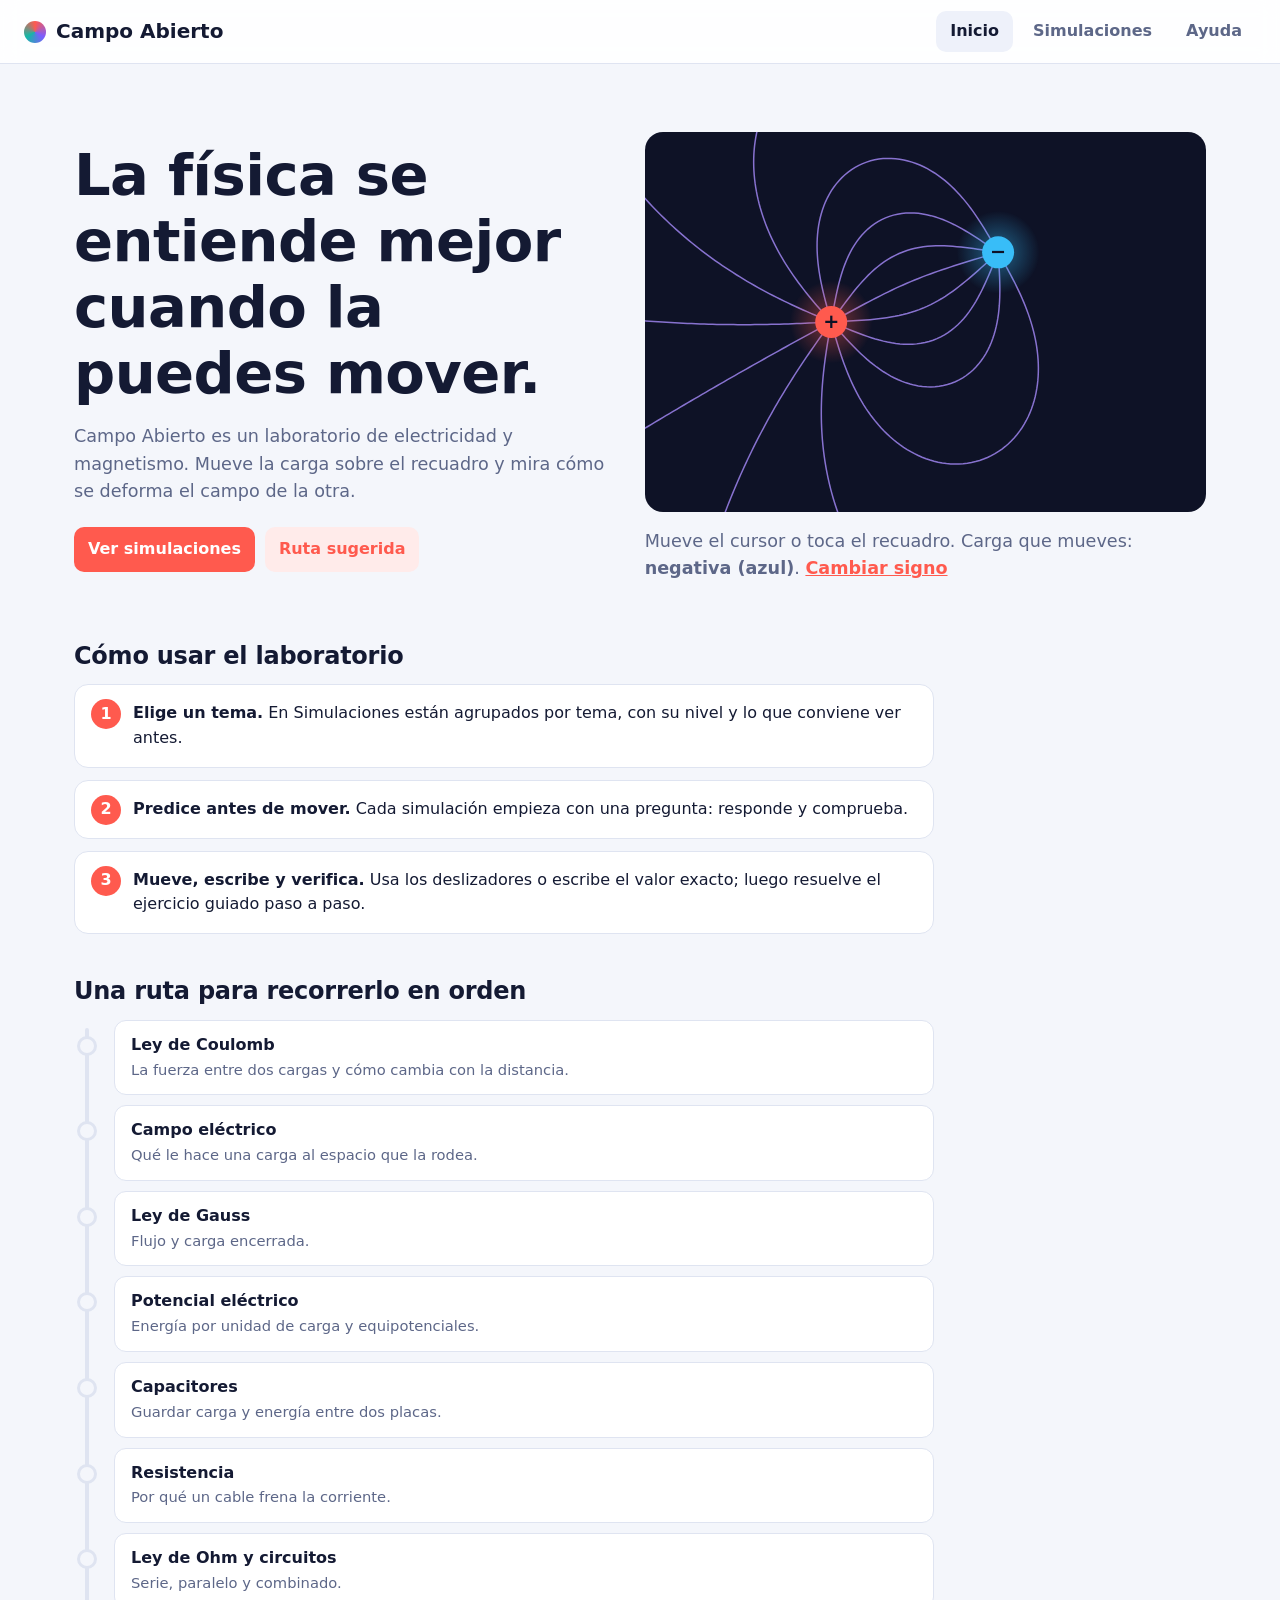
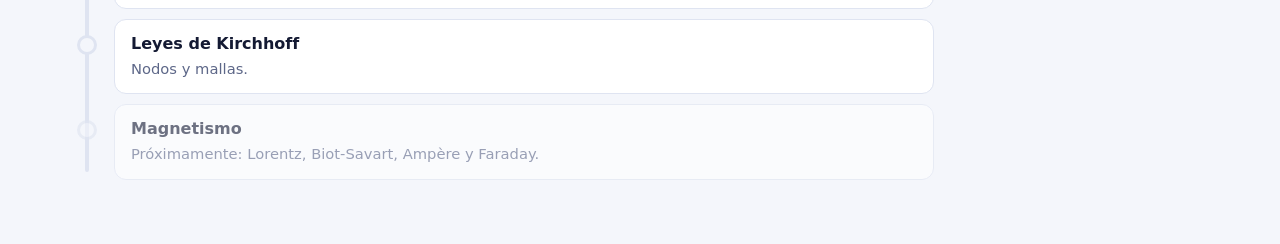
==== index.html @ 7a7938d0 "v1" ====
<!doctype html>
<html lang="es">
<head>
  <meta charset="utf-8">
  <meta name="viewport" content="width=device-width, initial-scale=1">
  <title>Campo Abierto · Laboratorio virtual de electromagnetismo</title>
  <link rel="stylesheet" href="css/base.css">
  <link rel="stylesheet" href="css/navbar.css">
  <link rel="stylesheet" href="css/pages.css">
</head>
<body data-root="./" data-page="inicio">
  <main class="container">
    <section class="home-hero">
      <div>
        <h1>La física se entiende mejor cuando la puedes mover.</h1>
        <p>Campo Abierto es un laboratorio de electricidad y magnetismo. Mueve la carga sobre el recuadro y mira cómo se deforma el campo de la otra.</p>
        <div class="cta-row">
          <a class="btn" href="simulaciones.html">Ver simulaciones</a>
          <a class="btn ghost" href="#ruta">Ruta sugerida</a>
        </div>
      </div>
      <div>
        <div class="home-stage"><canvas id="hero-canvas" aria-label="Campo eléctrico de dos cargas. Mueve el cursor para mover una de ellas."></canvas></div>
        <p class="hint home-hint">Mueve el cursor o toca el recuadro. Carga que mueves: <b id="hero-sign">negativa (azul)</b>. <button type="button" class="linkbtn" id="hero-flip">Cambiar signo</button></p>
      </div>
    </section>

    <section class="how" aria-labelledby="how-h">
      <h2 id="how-h">Cómo usar el laboratorio</h2>
      <ol>
        <li><b>Elige un tema.</b> En Simulaciones están agrupados por tema, con su nivel y lo que conviene ver antes.</li>
        <li><b>Predice antes de mover.</b> Cada simulación empieza con una pregunta: responde y comprueba.</li>
        <li><b>Mueve, escribe y verifica.</b> Usa los deslizadores o escribe el valor exacto; luego resuelve el ejercicio guiado paso a paso.</li>
      </ol>
    </section>

    <section id="ruta" aria-labelledby="ruta-h">
      <h2 id="ruta-h" class="route-h">Una ruta para recorrerlo en orden</h2>
      <ol class="route" id="route">
      <li><a href="simuladores/coulomb.html"><b>Ley de Coulomb</b><span>La fuerza entre dos cargas y cómo cambia con la distancia.</span></a></li>
      <li><a href="simuladores/campo-electrico.html"><b>Campo eléctrico</b><span>Qué le hace una carga al espacio que la rodea.</span></a></li>
      <li><a href="simuladores/gauss.html"><b>Ley de Gauss</b><span>Flujo y carga encerrada.</span></a></li>
      <li><a href="simuladores/potencial.html"><b>Potencial eléctrico</b><span>Energía por unidad de carga y equipotenciales.</span></a></li>
      <li><a href="simuladores/capacitores.html"><b>Capacitores</b><span>Guardar carga y energía entre dos placas.</span></a></li>
      <li><a href="simuladores/resistencia.html"><b>Resistencia</b><span>Por qué un cable frena la corriente.</span></a></li>
      <li><a href="simuladores/ohm.html"><b>Ley de Ohm y circuitos</b><span>Serie, paralelo y combinado.</span></a></li>
      <li><a href="simuladores/kirchhoff.html"><b>Leyes de Kirchhoff</b><span>Nodos y mallas.</span></a></li>
      <li class="soon"><div><b>Magnetismo</b><span>Próximamente: Lorentz, Biot-Savart, Ampère y Faraday.</span></div></li>
      </ol>
    </section>
  </main>
  <script src="js/core/constants.js"></script>
  <script src="js/core/theme.js"></script>
  <script src="js/core/engine.js"></script>
  <script src="js/core/draw.js"></script>
  <script src="js/core/field.js"></script>
  <script src="js/components/navbar.js"></script>
  <script src="js/pages/home.js"></script>
</body>
</html>
---- css/base.css ----
:root{
  --bg:#f4f6fb; --ink:#141a33; --muted:#5d6788; --line:#dfe4f1; --panel:#ffffff;
  --stage:#0e1226;
  --u1:#ff5a4e; --u2:#14b8a6; --u3:#7c5cff;
  --pos:#ff5a4e; --neg:#38bdf8;
  --accent:var(--u1);
  --nav-h:64px;
  --font-display:"Segoe UI",system-ui,sans-serif;
  --font-body:"Segoe UI",system-ui,sans-serif;
}
[data-unit="1"]{--accent:var(--u1)}
[data-unit="2"]{--accent:var(--u2)}
[data-unit="3"]{--accent:var(--u3)}

*{box-sizing:border-box;margin:0;padding:0}
html{scroll-behavior:smooth}
body{font-family:var(--font-body);background:var(--bg);color:var(--ink);line-height:1.55;min-height:100vh}
h1,h2,h3{font-family:var(--font-display);line-height:1.15;letter-spacing:-.01em}
a{color:inherit;text-decoration:none}
button{font:inherit;cursor:pointer}
:focus-visible{outline:3px solid var(--accent);outline-offset:2px;border-radius:6px}
.container{max-width:1180px;margin:0 auto;padding:28px 24px 64px}
.chip{display:inline-flex;align-items:center;gap:6px;font-size:.85rem;font-weight:600;
  color:var(--accent);background:color-mix(in srgb,var(--accent) 12%,white);padding:4px 12px;border-radius:999px}
@media (prefers-reduced-motion:reduce){*{animation:none!important;transition:none!important}}
---- css/navbar.css ----
.nav{position:sticky;top:0;z-index:50;height:var(--nav-h);background:rgba(255,255,255,.9);
  backdrop-filter:blur(10px);border-bottom:1px solid var(--line);display:flex;align-items:center;
  justify-content:space-between;padding:0 24px}
.brand{font-family:var(--font-display);font-weight:800;font-size:1.25rem;display:flex;align-items:center;gap:10px}
.brand-mark{width:22px;height:22px;border-radius:50%;
  background:conic-gradient(var(--u1),var(--u3),var(--u2),var(--u1))}
.nav-links{display:flex;align-items:center;gap:6px}
.nav-link,.dd-btn{background:none;border:0;padding:8px 14px;border-radius:10px;font-weight:600;color:var(--muted)}
.nav-link:hover,.dd-btn:hover,.nav-link.active,.dd-btn.active{color:var(--ink);background:#eef1fa}
.dropdown{position:relative}
.dd-menu{position:absolute;right:0;top:calc(100% + 8px);width:min(620px,92vw);background:#fff;
  border:1px solid var(--line);border-radius:16px;padding:18px;display:none;
  grid-template-columns:repeat(3,1fr);gap:18px;box-shadow:0 20px 50px rgba(20,26,51,.14)}
.dropdown.open .dd-menu{display:grid}
.dd-group h4{font-size:.85rem;color:var(--muted);margin-bottom:8px;display:flex;align-items:center;gap:8px}
.dot{width:10px;height:10px;border-radius:50%;background:var(--c)}
.dd-item{display:block;padding:7px 10px;border-radius:8px;font-size:.95rem;font-weight:500}
a.dd-item:hover{background:color-mix(in srgb,var(--c) 12%,white)}
.dd-item.soon{color:#a2aac6;cursor:default}
.dd-item small{font-size:.75rem;margin-left:6px;color:#a2aac6}
@media (max-width:720px){
  .dd-menu{grid-template-columns:1fr;right:-60px;max-height:70vh;overflow:auto}
  .brand span.name{display:none}
}
---- css/pages.css ----
/* ---------- Inicio ---------- */
.hero{padding:48px 0 32px;max-width:760px}
.hero h1{font-size:clamp(2.4rem,6vw,4rem);font-weight:800}
.hero p{color:var(--muted);font-size:1.15rem;margin-top:16px;max-width:56ch}
.unit-block{margin-top:40px}
.unit-block h2{font-size:1.4rem;display:flex;align-items:center;gap:10px;margin-bottom:14px}
.sim-grid{display:grid;grid-template-columns:repeat(auto-fill,minmax(230px,1fr));gap:14px}
.sim-card{background:var(--panel);border:1px solid var(--line);border-radius:14px;padding:18px;
  border-top:4px solid var(--c);display:flex;flex-direction:column;gap:6px;transition:transform .15s}
a.sim-card:hover{transform:translateY(-3px)}
.sim-card .ico{font-size:1.6rem}
.sim-card h3{font-size:1.05rem}
.sim-card p{font-size:.9rem;color:var(--muted)}
.sim-card.soon{opacity:.55}

/* ---------- Páginas de simulación ---------- */
.sim-head{margin:8px 0 22px}
.sim-head h1{font-size:clamp(1.8rem,4vw,2.6rem);margin:10px 0 6px}
.sim-head p{color:var(--muted);max-width:60ch}
.sim-layout{display:grid;grid-template-columns:minmax(0,1fr) 340px;gap:20px;align-items:start}
.stage{background:var(--stage);border-radius:20px;overflow:hidden;
  box-shadow:0 24px 60px rgba(14,18,38,.28)}
.stage canvas{display:block;width:100%;height:520px;touch-action:none;cursor:default}
.panel{background:var(--panel);border:1px solid var(--line);border-radius:16px;padding:20px;
  display:flex;flex-direction:column;gap:18px}
.panel h3{font-size:1.05rem;margin-bottom:8px}
.ctrl{display:grid;gap:6px;margin-bottom:10px}
.ctrl label{display:flex;justify-content:space-between;font-weight:600;font-size:.95rem}
.ctrl output{font-variant-numeric:tabular-nums;color:var(--accent)}
input[type=range]{width:100%;accent-color:var(--accent)}
.readout{display:grid;grid-template-columns:1fr 1fr;gap:10px}
.stat{background:#f4f6fb;border-radius:12px;padding:10px 12px}
.stat span{display:block;font-size:.8rem;color:var(--muted)}
.stat b{font-family:var(--font-display);font-size:1.3rem}
.formula{background:#f4f6fb;border-radius:12px;padding:12px;font-size:.95rem;overflow-x:auto}
.formula code{font-family:ui-monospace,Consolas,monospace;font-size:.9rem}
.btn{background:var(--accent);color:#fff;border:0;border-radius:10px;padding:10px 14px;font-weight:600}
.btn.ghost{background:color-mix(in srgb,var(--accent) 12%,white);color:var(--accent)}
.hint{font-size:.9rem;color:var(--muted)}
@media (max-width:900px){.sim-layout{grid-template-columns:1fr}.stage canvas{height:400px}}

/* ---------- Ayuda ---------- */
.help-grid{display:grid;grid-template-columns:repeat(auto-fill,minmax(240px,1fr));gap:14px;margin-top:16px}
.person{background:var(--panel);border:1px solid var(--line);border-radius:14px;padding:18px}
.person b{font-family:var(--font-display);font-size:1.1rem;display:block}
.person span{color:var(--muted);font-size:.9rem}

/* ---------- Tablas del panel (circuitos) ---------- */
.tbl{width:100%;border-collapse:collapse;font-size:.85rem;font-variant-numeric:tabular-nums}
.tbl th{color:var(--muted);font-weight:500;text-align:right;padding:2px 4px}
.tbl td{text-align:right;padding:4px;border-top:1px solid var(--line)}
.tbl td:first-child,.tbl th:first-child{text-align:left;font-weight:700}
.seg{display:flex;gap:8px;flex-wrap:wrap}

/* ---------- Modo práctica ---------- */
.ans{display:grid;grid-template-columns:auto 1fr auto 1.2em;gap:8px;align-items:center;margin:8px 0 12px}
.ans b{font-family:var(--font-display)}
.ans input{width:100%;padding:7px 10px;border:1px solid var(--line);border-radius:8px;font:inherit;background:#fff;color:var(--ink)}
.ans span{color:var(--muted);font-size:.9rem}
.ans .st{font-weight:700;color:var(--accent)}
.chk{display:flex;gap:8px;align-items:center;font-size:.95rem;margin-bottom:6px}
details summary{cursor:pointer;font-weight:600;margin-bottom:8px}

/* ---------- Selector de material ---------- */
select{width:100%;padding:9px 10px;border:1px solid var(--line);border-radius:10px;font:inherit;background:#fff;color:var(--ink)}
.warn{background:color-mix(in srgb,var(--u1) 12%,white);color:#9a2f24;border-radius:10px;padding:10px 12px;font-size:.9rem}

/* ---------- Contenedores que se muestran/ocultan (pestañas) ---------- */
.stack{display:flex;flex-direction:column;gap:18px}
.stack[hidden]{display:none}

/* ---------- Columna izquierda: canvas + tarjeta debajo ---------- */
.sim-main{display:flex;flex-direction:column;gap:20px;min-width:0}
.panel.release{display:grid;grid-template-columns:1fr auto;gap:10px 24px;align-items:center}
.panel.release h3{grid-column:1/-1;margin:0}
.release .row3{display:grid;grid-template-columns:repeat(3,minmax(96px,1fr));gap:10px}
@media (max-width:900px){.panel.release{grid-template-columns:1fr}}

/* ---- entradas numéricas junto a los deslizadores ---- */
.rowin{display:flex;align-items:center;gap:10px}
.rowin input[type=range]{flex:1;min-width:0}
.num{width:78px;padding:6px 8px;border:1px solid var(--line);border-radius:8px;font:inherit;font-variant-numeric:tabular-nums;background:#fff;color:var(--ink)}

/* ---- guía didáctica ---- */
.didactic{margin-top:28px;display:grid;gap:16px;max-width:860px}
.dz-idea{font-size:1.15rem;line-height:1.5;padding:16px 20px;border-left:5px solid var(--accent);background:color-mix(in srgb,var(--accent) 8%,white);border-radius:0 12px 12px 0}
.dz-block{background:var(--panel);border:1px solid var(--line);border-radius:16px;padding:20px}
.dz-block h2{font-size:1.15rem;margin-bottom:10px}
.dz-list{padding-left:20px;display:grid;gap:6px}
.dz-opts{display:flex;flex-wrap:wrap;gap:8px;margin:10px 0}
.dz-opts .btn.good{background:#16a34a;color:#fff}
.dz-opts .btn.bad{background:#dc2626;color:#fff}
.dz-out{margin-top:8px;font-size:.95rem}
.dz-out:empty{display:none}
.dz-step{margin-bottom:14px}
.dz-step label{display:block;font-weight:600;margin-bottom:6px}
.dz-line{display:flex;align-items:center;gap:10px;flex-wrap:wrap}
.dz-line input{width:140px;padding:8px 10px;border:1px solid var(--line);border-radius:8px;font:inherit}
.dz-unit{color:var(--muted);min-width:34px}
.dz-gloss{display:grid;grid-template-columns:auto 1fr;gap:6px 16px}
.dz-gloss dt{font-weight:700;color:var(--accent)}
@media (max-width:560px){.dz-gloss{grid-template-columns:1fr}.num{width:70px}}

/* ---- Inicio ---- */
.home-hero{display:grid;grid-template-columns:minmax(0,1fr) minmax(0,1.05fr);gap:36px;align-items:center;padding:40px 0 24px}
.home-hero h1{font-size:clamp(2.2rem,5vw,3.6rem);font-weight:800}
.home-hero p{color:var(--muted);font-size:1.1rem;margin-top:16px;max-width:52ch}
.cta-row{display:flex;gap:10px;flex-wrap:wrap;margin-top:22px}
.cta-row .btn{display:inline-block}
.home-stage{background:var(--stage);border-radius:18px;overflow:hidden}
.home-stage canvas{display:block;width:100%;height:380px;touch-action:pan-y;cursor:crosshair}
.home-hint{margin-top:10px}
.linkbtn{background:none;border:0;color:var(--accent);font-weight:700;text-decoration:underline;padding:0}
.how{margin-top:36px;max-width:860px}
.how h2,.route-h{font-size:1.5rem;margin-bottom:14px}
.how ol{counter-reset:s;display:grid;gap:12px;list-style:none}
.how li{counter-increment:s;background:var(--panel);border:1px solid var(--line);border-radius:14px;padding:16px 18px 16px 58px;position:relative}
.how li::before{content:counter(s);position:absolute;left:16px;top:14px;width:30px;height:30px;border-radius:50%;background:var(--accent);color:#fff;font-weight:700;display:grid;place-items:center}
#ruta{margin-top:44px;max-width:860px}
.route{--p:0;list-style:none;position:relative;padding-left:40px;display:grid;gap:10px}
.route::before,.route::after{content:"";position:absolute;left:11px;top:8px;width:4px;border-radius:2px}
.route::before{bottom:8px;background:var(--line)}
.route::after{height:calc((100% - 16px)*var(--p));background:linear-gradient(var(--u1),var(--u3),var(--u2))}
.route li{position:relative}
.route li::before{content:"";position:absolute;left:-37px;top:16px;width:14px;height:14px;border-radius:50%;background:var(--bg);border:3px solid var(--line);transition:border-color .3s,background .3s}
.route li.on::before{border-color:var(--u1);background:var(--u1)}
.route a,.route li>div{display:block;background:var(--panel);border:1px solid var(--line);border-radius:12px;padding:12px 16px}
.route a:hover{border-color:var(--u1)}
.route b{display:block;font-family:var(--font-display)}
.route span{color:var(--muted);font-size:.92rem}
.route li.soon{opacity:.6}
@media (max-width:860px){.home-hero{grid-template-columns:1fr}.home-stage canvas{height:300px}}

/* ---- Catálogo ---- */
.chips{display:flex;flex-wrap:wrap;gap:8px;margin:8px 0 4px}
.chipbtn{background:#fff;border:1px solid var(--line);border-radius:999px;padding:7px 16px;font-weight:600;color:var(--muted)}
.chipbtn[aria-pressed="true"]{background:var(--ink);border-color:var(--ink);color:#fff}
.sim-card .meta{display:flex;gap:6px;flex-wrap:wrap;margin-top:10px}
.tag{font-size:.75rem;font-weight:700;padding:2px 10px;border-radius:999px;background:color-mix(in srgb,var(--c) 14%,white);color:var(--ink)}
.tag.ghost{background:none;border:1px solid var(--line);color:var(--muted);font-weight:600}
.sim-card .req{display:block;margin-top:8px;color:var(--muted);font-size:.8rem}
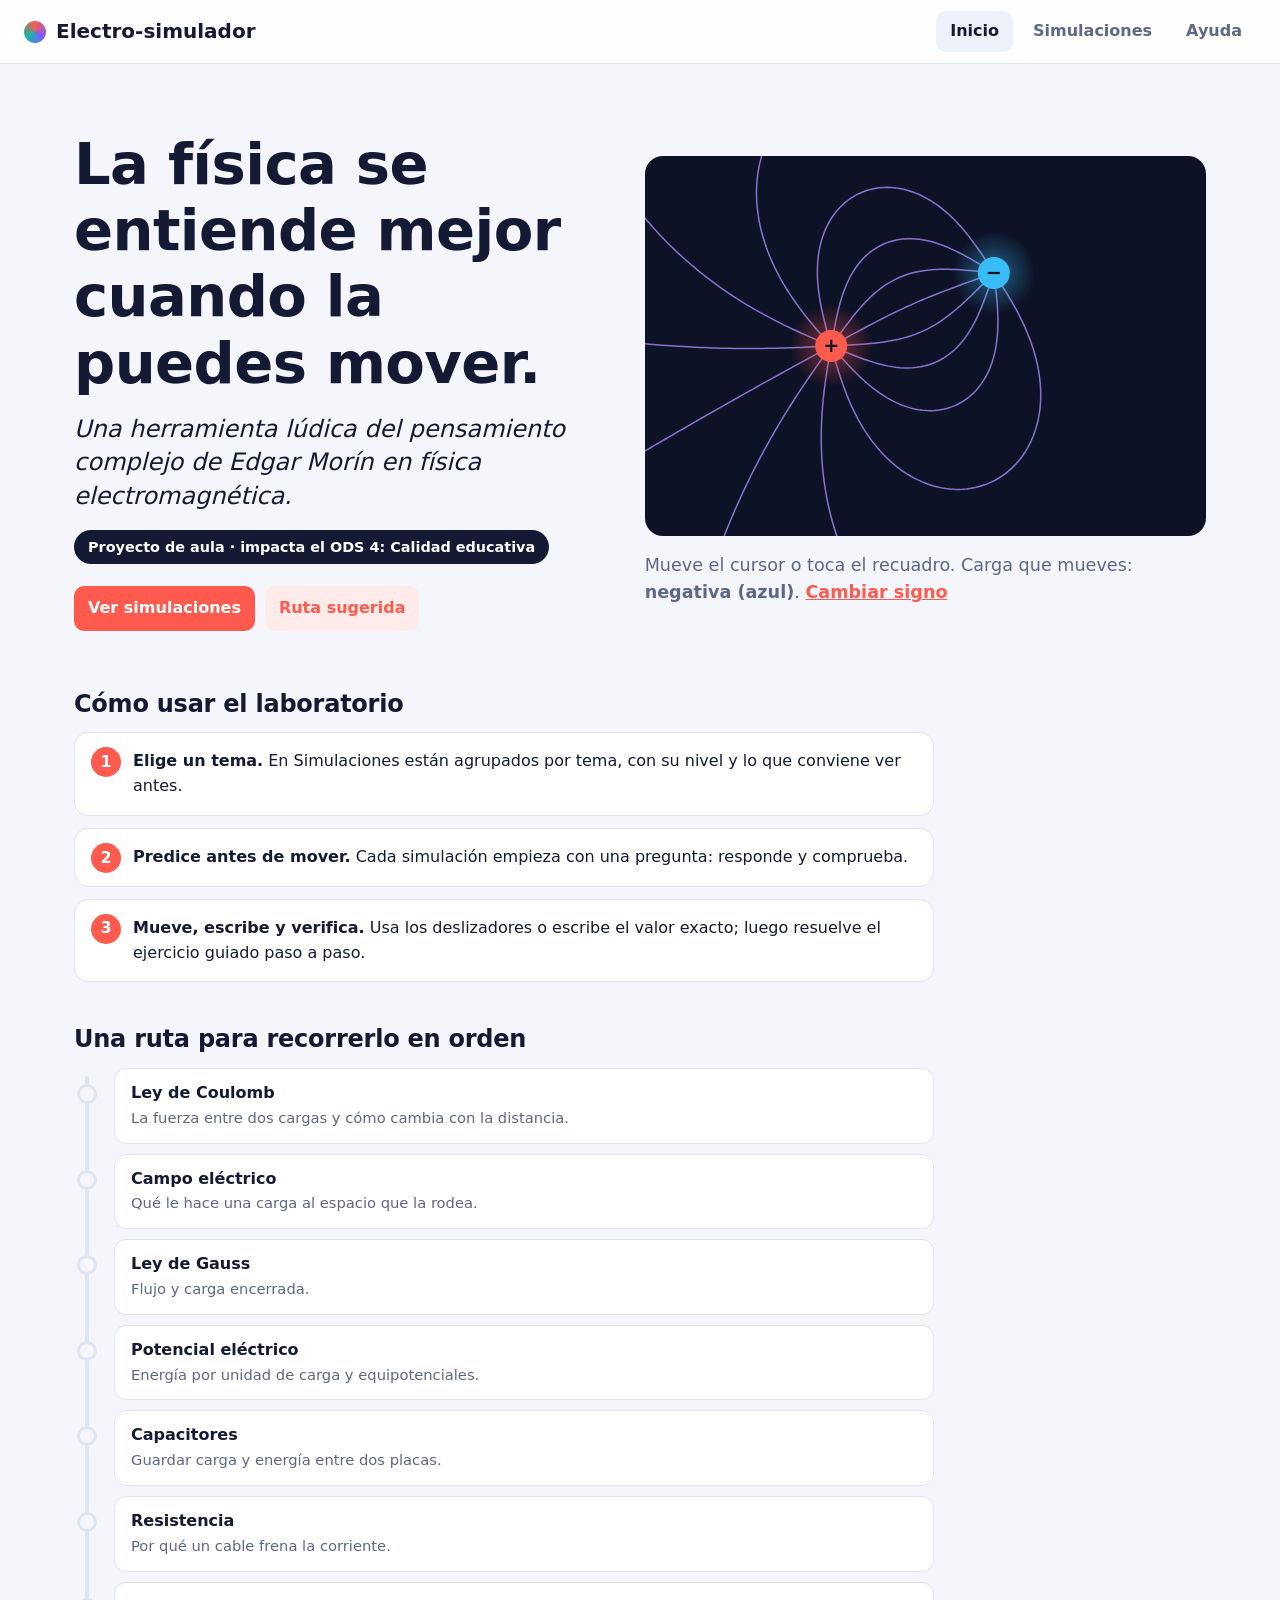
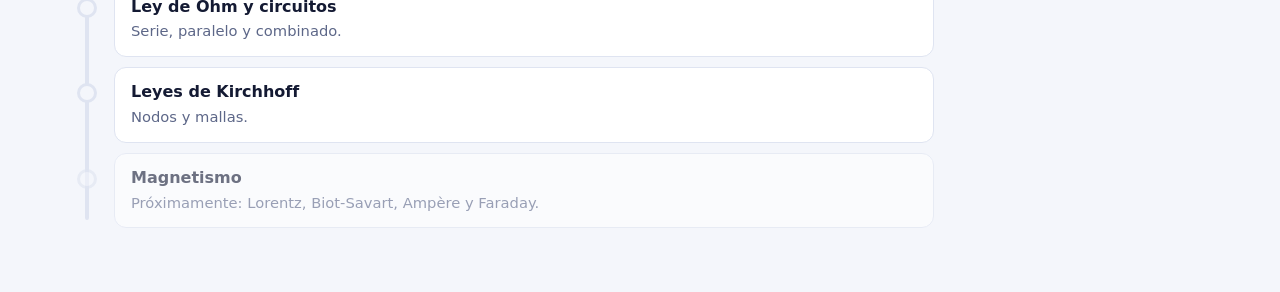
==== commit 241f6385: "v1.3" ====
--- a/index.html
+++ b/index.html
@@ -3,7 +3,7 @@
 <head>
   <meta charset="utf-8">
   <meta name="viewport" content="width=device-width, initial-scale=1">
-  <title>Campo Abierto · Laboratorio virtual de electromagnetismo</title>
+  <title>Electro-simulador · Laboratorio virtual de electromagnetismo</title>
   <link rel="stylesheet" href="css/base.css">
   <link rel="stylesheet" href="css/navbar.css">
   <link rel="stylesheet" href="css/pages.css">
@@ -13,7 +13,8 @@
     <section class="home-hero">
       <div>
         <h1>La física se entiende mejor cuando la puedes mover.</h1>
-        <p>Campo Abierto es un laboratorio de electricidad y magnetismo. Mueve la carga sobre el recuadro y mira cómo se deforma el campo de la otra.</p>
+        <p class="slogan">Una herramienta lúdica del pensamiento complejo de Edgar Morín en física electromagnética.</p>
+        <p class="ods-badge">Proyecto de aula · impacta el ODS 4: Calidad educativa</p>
         <div class="cta-row">
           <a class="btn" href="simulaciones.html">Ver simulaciones</a>
           <a class="btn ghost" href="#ruta">Ruta sugerida</a>
--- a/css/pages.css
+++ b/css/pages.css
@@ -139,3 +139,23 @@
 .tag{font-size:.75rem;font-weight:700;padding:2px 10px;border-radius:999px;background:color-mix(in srgb,var(--c) 14%,white);color:var(--ink)}
 .tag.ghost{background:none;border:1px solid var(--line);color:var(--muted);font-weight:600}
 .sim-card .req{display:block;margin-top:8px;color:var(--muted);font-size:.8rem}
+.hero h2{font-size:clamp(1.8rem,4vw,2.6rem);font-weight:800}
+
+/* ---- Pantalla completa de la simulación ---- */
+.stage{position:relative}
+.expand-btn{position:absolute;top:12px;right:12px;z-index:6;border:1px solid rgba(255,255,255,.3);background:rgba(15,20,35,.65);color:#fff;border-radius:999px;padding:7px 14px;font-weight:700;font-size:.85rem;backdrop-filter:blur(4px)}
+.expand-btn:hover{background:rgba(15,20,35,.85)}
+.has-expanded{overflow:hidden}
+.sim-layout.is-expanded{position:fixed;inset:0;z-index:1000;background:var(--bg);padding:12px;gap:12px;height:100dvh;align-items:stretch;grid-template-columns:minmax(0,1fr) 340px}
+.is-expanded .stage{height:100%;border-radius:16px}
+.is-expanded .stage canvas{height:100%}
+.is-expanded .panel{height:100%;overflow:auto}
+.stage-hud{position:absolute;left:12px;right:12px;bottom:12px;display:flex;flex-wrap:wrap;gap:8px;background:rgba(255,255,255,.96);border-radius:14px;padding:10px;max-height:40%;overflow:auto}
+.stage-hud .readout{display:flex;flex-wrap:wrap;gap:8px;margin:0}
+.stage-hud .stat{min-width:120px}
+@media (max-width:900px){.sim-layout.is-expanded{grid-template-columns:1fr;grid-template-rows:minmax(0,58%) minmax(0,1fr)}}
+
+/* ---- Identidad ---- */
+.slogan{font-family:var(--font-display);font-size:clamp(1.15rem,2.4vw,1.5rem)!important;font-style:italic;color:var(--ink)!important;line-height:1.4}
+.ods-badge{display:inline-block;margin-top:14px;padding:6px 14px;border-radius:999px;background:var(--ink);color:#fff!important;font-size:.9rem!important;font-weight:700}
+.about{max-width:860px;margin-top:8px}.about h2{font-size:1.5rem;margin-bottom:10px}.about p{margin-bottom:10px}
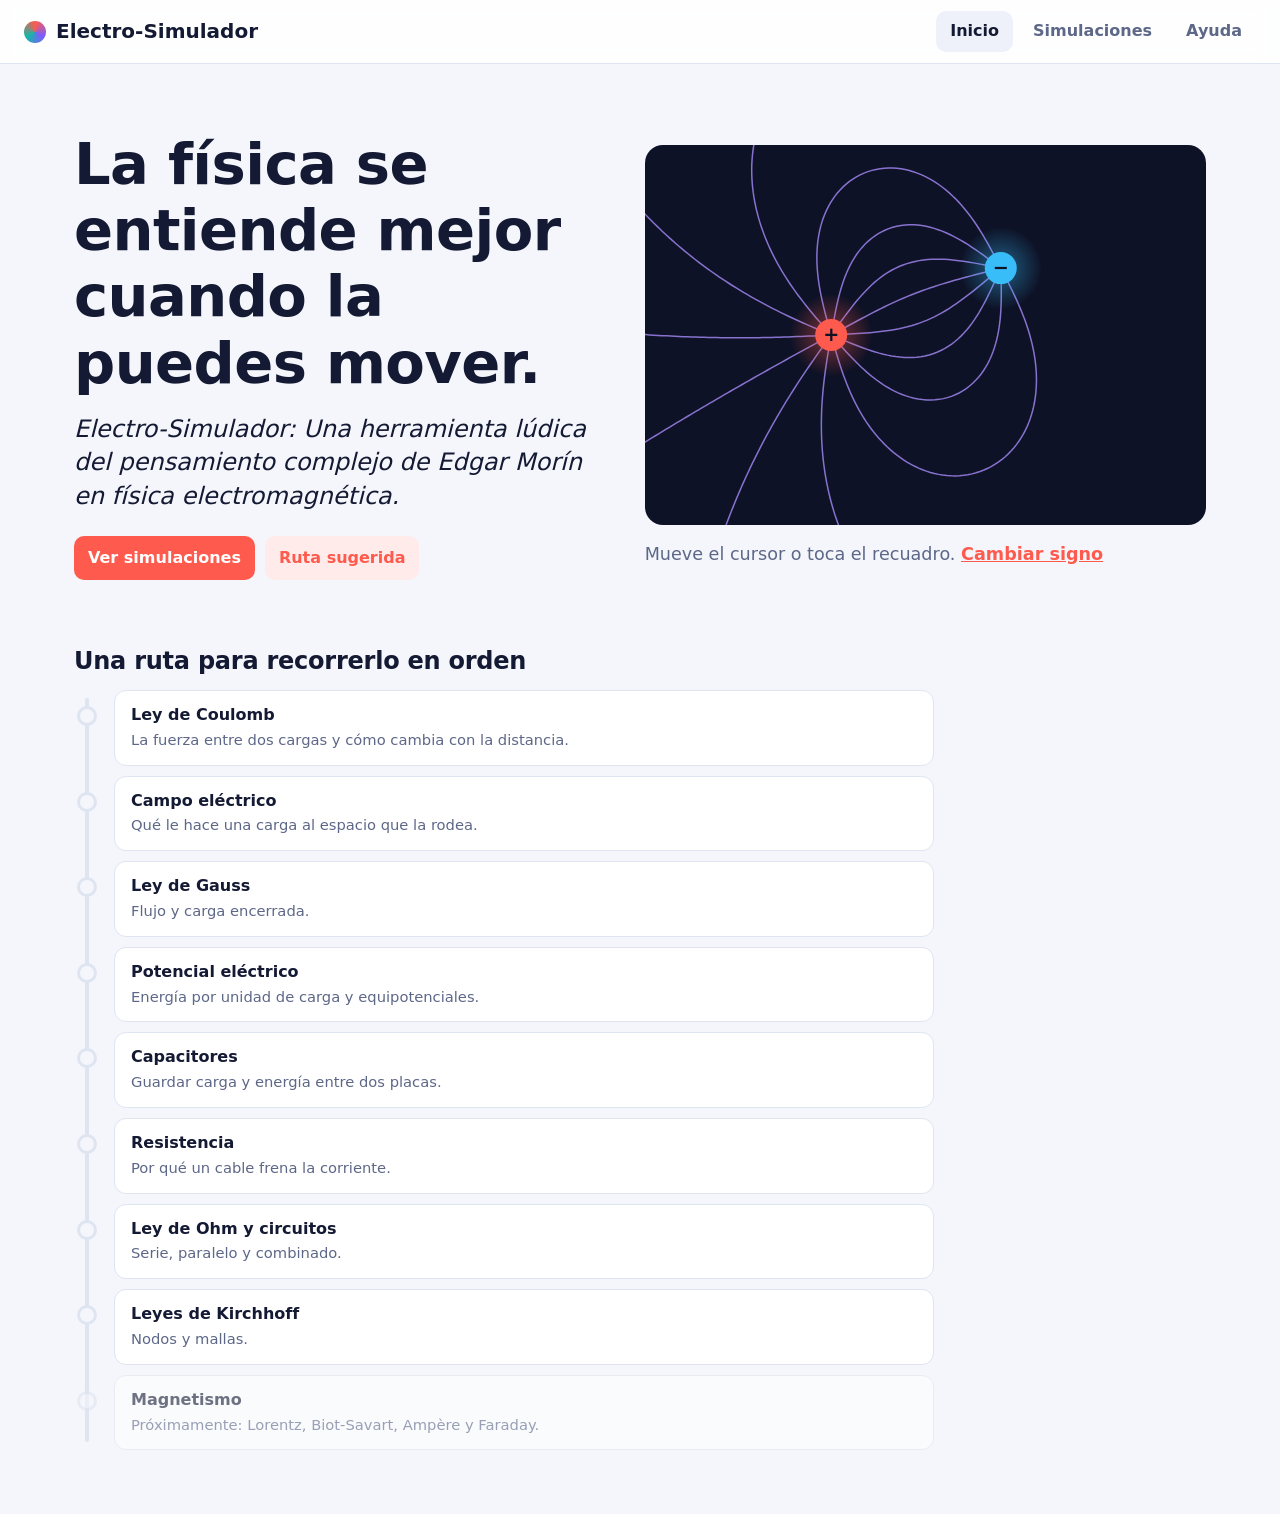
==== commit 747a64f4: "1.3.1" ====
--- a/index.html
+++ b/index.html
@@ -13,8 +13,7 @@
     <section class="home-hero">
       <div>
         <h1>La física se entiende mejor cuando la puedes mover.</h1>
-        <p class="slogan">Una herramienta lúdica del pensamiento complejo de Edgar Morín en física electromagnética.</p>
-        <p class="ods-badge">Proyecto de aula · impacta el ODS 4: Calidad educativa</p>
+        <p class="slogan">Electro-Simulador: Una herramienta lúdica del pensamiento complejo de Edgar Morín en física electromagnética.</p>
         <div class="cta-row">
           <a class="btn" href="simulaciones.html">Ver simulaciones</a>
           <a class="btn ghost" href="#ruta">Ruta sugerida</a>
@@ -22,18 +21,11 @@
       </div>
       <div>
         <div class="home-stage"><canvas id="hero-canvas" aria-label="Campo eléctrico de dos cargas. Mueve el cursor para mover una de ellas."></canvas></div>
-        <p class="hint home-hint">Mueve el cursor o toca el recuadro. Carga que mueves: <b id="hero-sign">negativa (azul)</b>. <button type="button" class="linkbtn" id="hero-flip">Cambiar signo</button></p>
+        <p class="hint home-hint">Mueve el cursor o toca el recuadro. <button type="button" class="linkbtn" id="hero-flip">Cambiar signo</button></p>
       </div>
     </section>
 
-    <section class="how" aria-labelledby="how-h">
-      <h2 id="how-h">Cómo usar el laboratorio</h2>
-      <ol>
-        <li><b>Elige un tema.</b> En Simulaciones están agrupados por tema, con su nivel y lo que conviene ver antes.</li>
-        <li><b>Predice antes de mover.</b> Cada simulación empieza con una pregunta: responde y comprueba.</li>
-        <li><b>Mueve, escribe y verifica.</b> Usa los deslizadores o escribe el valor exacto; luego resuelve el ejercicio guiado paso a paso.</li>
-      </ol>
-    </section>
+   
 
     <section id="ruta" aria-labelledby="ruta-h">
       <h2 id="ruta-h" class="route-h">Una ruta para recorrerlo en orden</h2>
--- a/css/pages.css
+++ b/css/pages.css
@@ -76,12 +76,12 @@
 .release .row3{display:grid;grid-template-columns:repeat(3,minmax(96px,1fr));gap:10px}
 @media (max-width:900px){.panel.release{grid-template-columns:1fr}}
 
-/* ---- entradas numéricas junto a los deslizadores ---- */
+/* entradas numéricas junto a los deslizadores */
 .rowin{display:flex;align-items:center;gap:10px}
 .rowin input[type=range]{flex:1;min-width:0}
 .num{width:78px;padding:6px 8px;border:1px solid var(--line);border-radius:8px;font:inherit;font-variant-numeric:tabular-nums;background:#fff;color:var(--ink)}
 
-/* ---- guía didáctica ---- */
+/* guía didáctica */
 .didactic{margin-top:28px;display:grid;gap:16px;max-width:860px}
 .dz-idea{font-size:1.15rem;line-height:1.5;padding:16px 20px;border-left:5px solid var(--accent);background:color-mix(in srgb,var(--accent) 8%,white);border-radius:0 12px 12px 0}
 .dz-block{background:var(--panel);border:1px solid var(--line);border-radius:16px;padding:20px}
@@ -101,7 +101,7 @@
 .dz-gloss dt{font-weight:700;color:var(--accent)}
 @media (max-width:560px){.dz-gloss{grid-template-columns:1fr}.num{width:70px}}
 
-/* ---- Inicio ---- */
+/* Inicio */
 .home-hero{display:grid;grid-template-columns:minmax(0,1fr) minmax(0,1.05fr);gap:36px;align-items:center;padding:40px 0 24px}
 .home-hero h1{font-size:clamp(2.2rem,5vw,3.6rem);font-weight:800}
 .home-hero p{color:var(--muted);font-size:1.1rem;margin-top:16px;max-width:52ch}
@@ -131,7 +131,7 @@
 .route li.soon{opacity:.6}
 @media (max-width:860px){.home-hero{grid-template-columns:1fr}.home-stage canvas{height:300px}}
 
-/* ---- Catálogo ---- */
+/* Catálogo */
 .chips{display:flex;flex-wrap:wrap;gap:8px;margin:8px 0 4px}
 .chipbtn{background:#fff;border:1px solid var(--line);border-radius:999px;padding:7px 16px;font-weight:600;color:var(--muted)}
 .chipbtn[aria-pressed="true"]{background:var(--ink);border-color:var(--ink);color:#fff}
@@ -141,7 +141,7 @@
 .sim-card .req{display:block;margin-top:8px;color:var(--muted);font-size:.8rem}
 .hero h2{font-size:clamp(1.8rem,4vw,2.6rem);font-weight:800}
 
-/* ---- Pantalla completa de la simulación ---- */
+/* Pantalla completa de la simulación */
 .stage{position:relative}
 .expand-btn{position:absolute;top:12px;right:12px;z-index:6;border:1px solid rgba(255,255,255,.3);background:rgba(15,20,35,.65);color:#fff;border-radius:999px;padding:7px 14px;font-weight:700;font-size:.85rem;backdrop-filter:blur(4px)}
 .expand-btn:hover{background:rgba(15,20,35,.85)}
@@ -155,7 +155,15 @@
 .stage-hud .stat{min-width:120px}
 @media (max-width:900px){.sim-layout.is-expanded{grid-template-columns:1fr;grid-template-rows:minmax(0,58%) minmax(0,1fr)}}
 
-/* ---- Identidad ---- */
+/* Identidad */
 .slogan{font-family:var(--font-display);font-size:clamp(1.15rem,2.4vw,1.5rem)!important;font-style:italic;color:var(--ink)!important;line-height:1.4}
 .ods-badge{display:inline-block;margin-top:14px;padding:6px 14px;border-radius:999px;background:var(--ink);color:#fff!important;font-size:.9rem!important;font-weight:700}
 .about{max-width:860px;margin-top:8px}.about h2{font-size:1.5rem;margin-bottom:10px}.about p{margin-bottom:10px}
+
+/*  Resultados dentro del recuadro (todas las vistas) */
+.stage-hud{pointer-events:none;background:rgba(255,255,255,.93);padding:8px;gap:6px;max-height:45%}
+.stage-hud .stat{pointer-events:auto;min-width:104px;padding:7px 11px;margin:0}
+.stage-hud .stat b{font-size:1.05rem}
+.stage-hud .stat span{font-size:.75rem}
+.stage-hud .stat[style*="grid-column"]{grid-column:auto}
+@media (max-width:560px){.stage-hud{left:8px;right:8px;bottom:8px}.stage-hud .stat{min-width:92px}}
